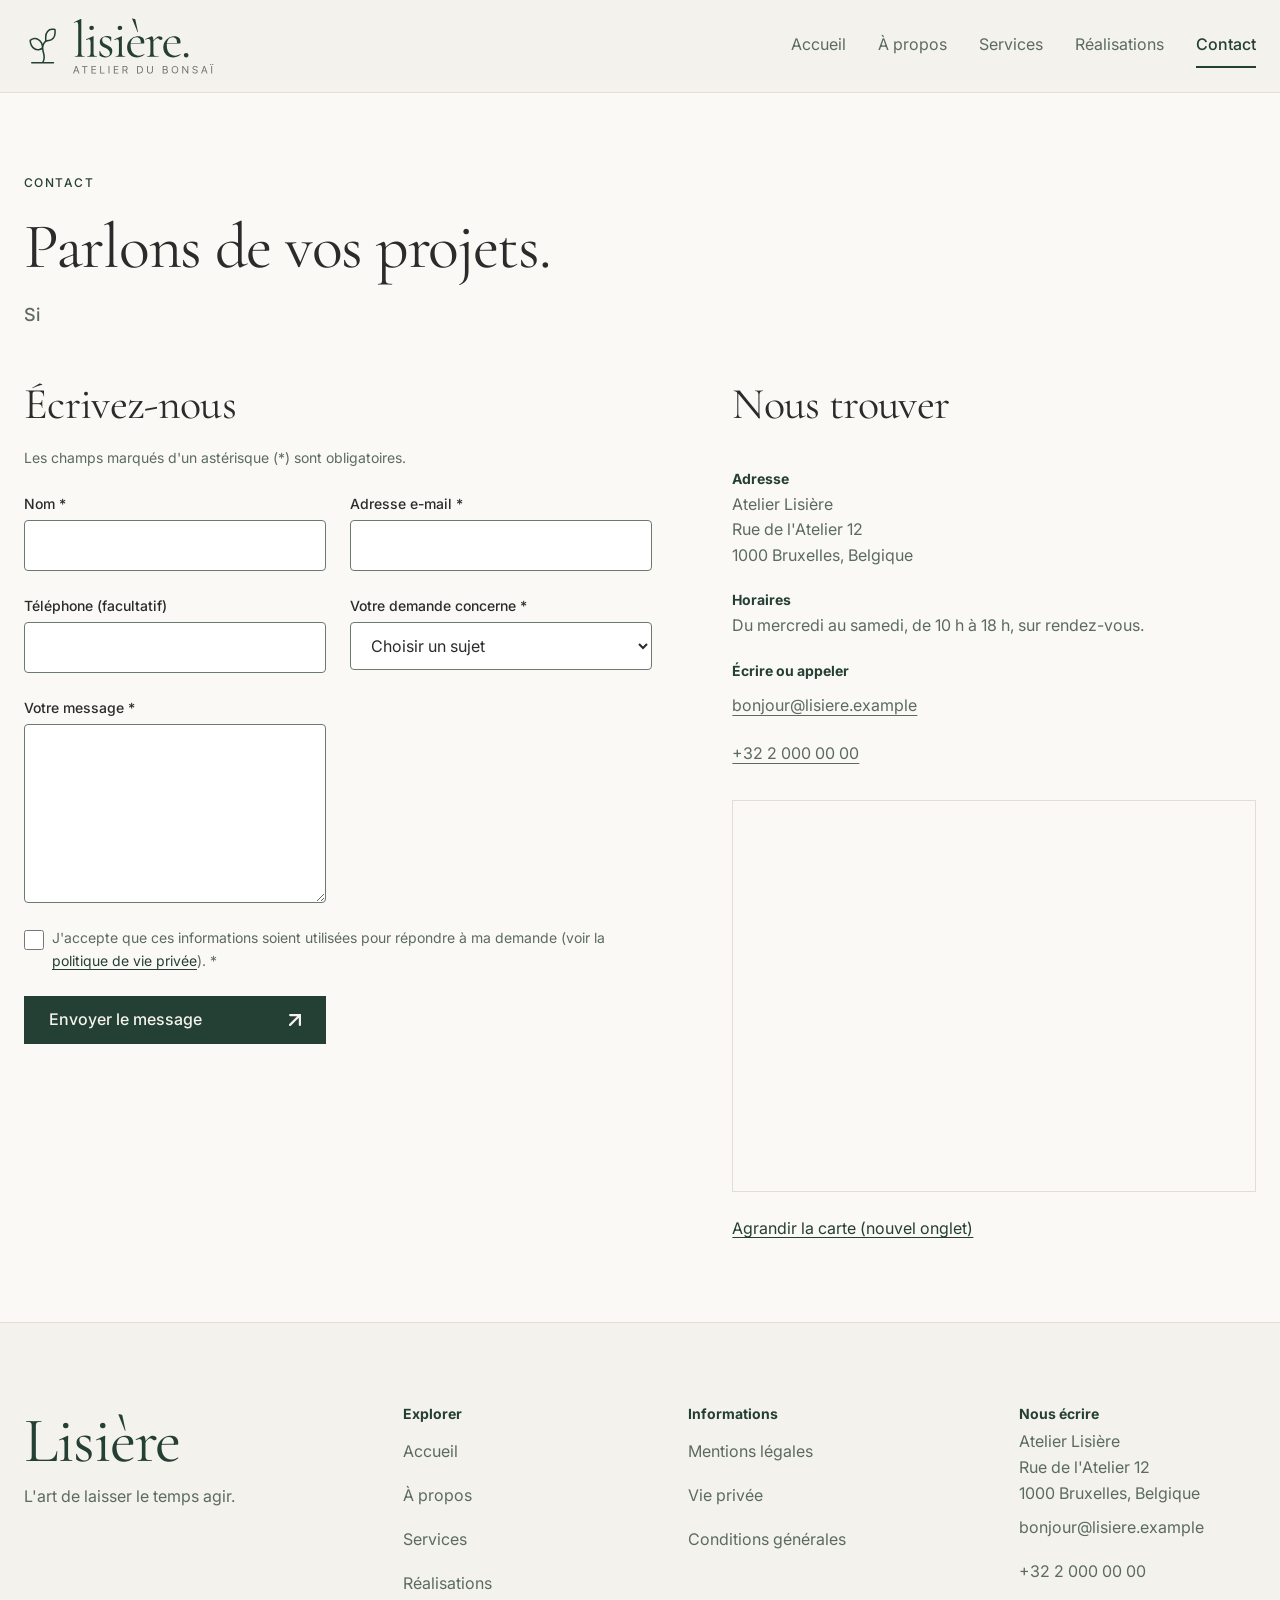
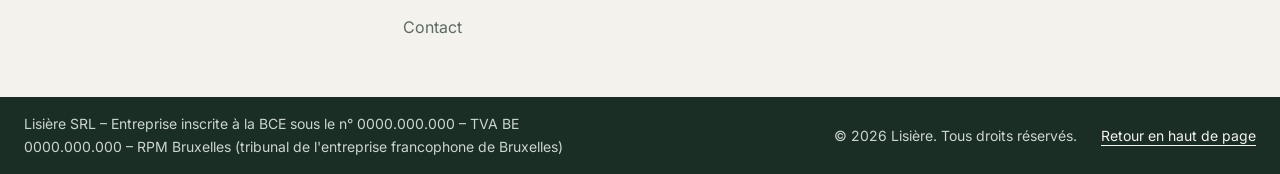
==== contact.html @ bb7d4572 "bonsai web" ====
<!DOCTYPE html>
<html lang="fr">
<head>
    <meta charset="UTF-8">
    <meta name="viewport" content="width=device-width, initial-scale=1">
    <title>Contact - Lisière</title>
    <meta name="description" content="Contactez l'atelier Lisière : formulaire, adresse, horaires et carte.">
    <link rel="stylesheet" href="css/style.css">
</head>
<body>

<a class="evitement" href="#contenu">Aller au contenu</a>

<header class="site-header">
    <a class="logo" href="index.html">
        <img src="img/logo-lisiere.svg" alt="Lisière, atelier du bonsaï – retour à l'accueil" width="190" height="52">
    </a>

    <input type="checkbox" id="menu-toggle" class="menu-toggle" aria-label="Menu de navigation">
    <label for="menu-toggle" class="burger">
        <span></span><span></span><span></span>
    </label>

    <nav class="main-nav" aria-label="Navigation principale">
        <ul>
            <li><a href="index.html">Accueil</a></li>
            <li><a href="a-propos.html">À propos</a></li>
            <li><a href="services.html">Services</a></li>
            <li><a href="realisations.html">Réalisations</a></li>
            <li><a href="contact.html" aria-current="page">Contact</a></li>
        </ul>
    </nav>
</header>

<main id="contenu">
    <section class="section section-intro" aria-labelledby="titre-page">
        <p class="overline">Contact</p>
        <h1 id="titre-page">Parlons de vos projets.</h1>
        <p class="lead">
            Si
        </p>
    </section>

    <section class="section section--nopad-top" aria-label="Formulaire et coordonnées">
        <div class="contact-grid">

            <div class="contact-form">
                <h2 id="formulaire">Écrivez-nous</h2>
                <form class="formulaire" action="mailto:bonjour@lisiere.example" method="post" enctype="text/plain" aria-labelledby="formulaire">
                    <p class="formulaire-note">Les champs marqués d'un astérisque (*) sont obligatoires.</p>

                    <div class="champ">
                        <label for="nom">Nom <span aria-hidden="true">*</span></label>
                        <input type="text" id="nom" name="nom" autocomplete="name" required>
                    </div>

                    <div class="champ">
                        <label for="email">Adresse e-mail <span aria-hidden="true">*</span></label>
                        <input type="email" id="email" name="email" autocomplete="email" required>
                    </div>

                    <div class="champ">
                        <label for="telephone">Téléphone (facultatif)</label>
                        <input type="tel" id="telephone" name="telephone" autocomplete="tel">
                    </div>

                    <div class="champ">
                        <label for="sujet">Votre demande concerne <span aria-hidden="true">*</span></label>
                        <select id="sujet" name="sujet" required>
                            <option value="">Choisir un sujet</option>
                            <option value="atelier">Un atelier bonsaï</option>
                            <option value="pension">La pension pour arbres</option>
                            <option value="realisation">Une réalisation</option>
                            <option value="autre">Autre chose</option>
                        </select>
                    </div>

                    <div class="champ">
                        <label for="message">Votre message <span aria-hidden="true">*</span></label>
                        <textarea id="message" name="message" rows="6" required></textarea>
                    </div>

                    <div class="champ champ-checkbox">
                        <input type="checkbox" id="consentement" name="consentement" required>
                        <label for="consentement">
                            J'accepte que ces informations soient utilisées pour répondre à ma demande
                            (voir la <a class="lien" href="vie-privee.html">politique de vie privée</a>). <span aria-hidden="true">*</span>
                        </label>
                    </div>

                    <button class="btn" type="submit">
                        Envoyer le message
                        <svg class="btn-icon" aria-hidden="true" focusable="false" width="12" height="12" viewBox="0 0 8.17 8.17" fill="none" xmlns="http://www.w3.org/2000/svg">
                <path d="M7.4156 7.4156V0.75H0.75M7.4156 0.75L0.75 7.4156" stroke="currentColor" stroke-width="1.5" stroke-linecap="round"/>
            </svg>
                    </button>
                </form>
            </div>

            <div class="contact-info">
                <h2>Nous trouver</h2>

                <div class="contact-block">
                    <h3>Adresse</h3>
                    <address>
                        Atelier Lisière<br>
                        Rue de l'Atelier 12<br>
                        1000 Bruxelles, Belgique
                    </address>
                </div>

                <div class="contact-block">
                    <h3>Horaires</h3>
                    <p>Du mercredi au samedi, de 10 h à 18 h, sur rendez-vous.</p>
                </div>

                <div class="contact-block">
                    <h3>Écrire ou appeler</h3>
                    <a href="mailto:bonjour@lisiere.example">bonjour@lisiere.example</a>
                    <a href="tel:+3220000000">+32&nbsp;2&nbsp;000&nbsp;00&nbsp;00</a>
                </div>

                <div class="map">
                    <iframe title="Carte : emplacement de l'atelier Lisière"
                            src="https://www.openstreetmap.org/export/embed.html?bbox=4.3400%2C50.8450%2C4.3600%2C50.8550&amp;layer=mapnik&amp;marker=50.8500%2C4.3500"
                            loading="lazy"></iframe>
                </div>
                <a class="lien" href="https://www.openstreetmap.org/?mlat=50.8500&amp;mlon=4.3500#map=16/50.8500/4.3500">Agrandir la carte (nouvel onglet)</a>
            </div>
        </div>
    </section>
</main>

<footer class="site-footer">
    <div class="footer-inner">
        <div class="footer-marque">
            <p class="footer-signature">Lisière</p>
            <p class="footer-message">L'art de laisser le temps agir.</p>
        </div>

        <nav class="footer-col footer-col--nav" aria-labelledby="footer-titre-nav">
            <h2 class="footer-titre" id="footer-titre-nav">Explorer</h2>
            <ul class="footer-liste">
                <li><a href="index.html">Accueil</a></li>
                <li><a href="a-propos.html">À propos</a></li>
                <li><a href="services.html">Services</a></li>
                <li><a href="realisations.html">Réalisations</a></li>
                <li><a href="contact.html">Contact</a></li>
            </ul>
        </nav>

        <nav class="footer-col footer-col--legal" aria-labelledby="footer-titre-legal">
            <h2 class="footer-titre" id="footer-titre-legal">Informations</h2>
            <ul class="footer-liste">
                <li><a href="mentions-legales.html">Mentions légales</a></li>
                <li><a href="vie-privee.html">Vie privée</a></li>
                <li><a href="conditions-generales.html">Conditions générales</a></li>
            </ul>
        </nav>

        <div class="footer-col footer-col--contact">
            <h2 class="footer-titre">Nous écrire</h2>
            <address class="footer-adresse">
                Atelier Lisière<br>
                Rue de l'Atelier 12<br>
                1000 Bruxelles, Belgique
            </address>
            <ul class="footer-liste">
                <li><a href="mailto:bonjour@lisiere.example">bonjour@lisiere.example</a></li>
                <li><a href="tel:+3220000000">+32&nbsp;2&nbsp;000&nbsp;00&nbsp;00</a></li>
            </ul>
        </div>
    </div>

    <div class="footer-legal">
        <div class="footer-legal-inner">
            <p class="footer-legal-info">
                Lisière SRL &ndash; Entreprise inscrite à la BCE sous le n° 0000.000.000
                &ndash; TVA BE 0000.000.000 &ndash; RPM Bruxelles (tribunal de l'entreprise
                francophone de Bruxelles)
            </p>
            <p class="footer-copyright">
                &copy; 2026 Lisière. Tous droits réservés.
                <a class="footer-top" href="#top">Retour en haut de page</a>
            </p>
        </div>
    </div>
</footer>

</body>
</html>
---- css/style.css ----
/* convention BEM pour mes noms de classes,
   une classe fait une modification précise, j'ai évité de sélectionner directement les balises
   afin d'avoir un contrôle plus granulaire */

/* definition de tout un tas de variables à utiliser au lieu de valeurs en dur afin d'avoir une UI cohérente partout*/
:root {
    --color-primary: #243f33;
    --color-primary-hover: #1a2e25;
    --color-accent: #b08d57;
    --color-bg: #fbf9f5;
    --color-surface: #f4f2ed;
    --color-text: #2b2b2b;
    --color-text-muted: #5b6b61;
    --color-text-inverse: #f5f3ed;
    --color-text-inverse-muted: #cdd5cf;
    --color-border: #e2ded6;
    --color-control-border: #6b7a71;
    --color-focus: #243f33;

    --font-heading: "Cormorant Garamond", Georgia, serif;
    --font-body: "Inter", system-ui, sans-serif;

    /* échelle fluide en clamp() : la typo s'adapte toute seule entre les
       breakpoints, pas besoin de media queries en plus pour ça */
    --fs-xs: 0.75rem;
    --fs-sm: 0.875rem;
    --fs-base: 1rem;
    --fs-md: 1.125rem;
    --fs-lg: 1.25rem;
    --fs-h3: clamp(1.375rem, 1.2rem + 0.8vw, 1.75rem);
    --fs-2xl: clamp(1.75rem, 1.2rem + 2.2vw, 2.75rem);
    --fs-xl: clamp(2rem, 1.2rem + 4vw, 4rem);

    --fw-regular: 400;
    --fw-medium: 500;
    --fw-bold: 700;

    --lh-tight: 1.2;
    --lh-base: 1.6;

    --space-1: 0.25rem;
    --space-2: 0.5rem;
    --space-3: 1rem;
    --space-4: 1.5rem;
    --space-5: 2rem;
    --space-6: 3rem;
    --space-7: 5rem;

    --container-max: 1300px;
    --gutter: 1.5rem;

    /* variable permettant de varier automatiquement le padding x sur toute la page de façon responsive
       en fonction de notre valeur de container-max:
       exemple actuel sur desktop: 1920px - 1300px donc 620px à diviser par 2 pour la gauche et la droite
       sinon on garde une valeur par défaut (--gutter)*/
    --page-pad: max(var(--gutter), calc((100% - var(--container-max)) / 2));

    --radius-sm: 4px;
    --radius-md: 8px;
    --radius-full: 9999px;
    --transition: 200ms ease;
    --shadow-soft: 0 10px 30px rgb(36 63 51 / 0.08);
}

*, *::before, *::after {
    box-sizing: border-box;
}

html {
    -webkit-text-size-adjust: 100%;
    scroll-behavior: smooth;
}

body {
    margin: 0;
    font-family: var(--font-body);
    font-size: var(--fs-base);
    line-height: var(--lh-base);
    color: var(--color-text);
    background: var(--color-bg);
}

img, video {
    display: block;
    max-width: 100%;
    height: auto;
}

h1, h2, h3 {
    margin: 0;
    font-family: var(--font-heading);
    font-weight: var(--fw-regular);
    line-height: var(--lh-tight);
    color: var(--color-text);
    text-wrap: balance;
}

h1 { font-size: var(--fs-xl); letter-spacing: -0.02em; }
h2 { font-size: var(--fs-2xl); letter-spacing: -0.015em; }
h3 { font-size: var(--fs-h3); }

p {
    margin: 0;
    max-width: 62ch;
    color: var(--color-text-muted);
    text-wrap: pretty;
}

ul, ol, dl, figure, fieldset { margin: 0; }

.lead {
    font-size: var(--fs-md);
    font-weight: var(--fw-medium);
}

.overline {
    font-size: var(--fs-xs);
    font-weight: var(--fw-medium);
    letter-spacing: 0.12em;
    text-transform: uppercase;
    color: var(--color-primary);
}

.lien {
    color: var(--color-primary);
    text-decoration: underline;
    text-underline-offset: 3px;
}

.lien:hover {
    text-decoration-thickness: 2px;
}

:focus-visible {
    outline: 3px solid var(--color-focus);
    outline-offset: 3px;
}

/* lien d'évitement : hors écran jusqu'à ce qu'on tabule dedans. */
.evitement {
    position: absolute;
    top: -4rem;
    left: var(--space-3);
    z-index: 100;
    padding: 0.75rem 1rem;
    color: var(--color-text-inverse);
    text-decoration: none;
    background: var(--color-primary);
    border-radius: var(--radius-sm);
}
.evitement:focus {
    top: var(--space-3);
}

.section {
    display: flex;
    flex-direction: column;
    gap: var(--space-3);
    padding: var(--space-6) var(--page-pad);
}
.section--surface { background: var(--color-surface); }
.section--nopad-top { padding-top: 0; }

.section--dark {
    background: var(--color-primary);
    color: var(--color-text-inverse);
}
.section--dark h1, .section--dark h2, .section--dark h3, .section--dark .overline {
    color: var(--color-text-inverse);
}
.section--dark p {
    color: var(--color-text-inverse-muted);
}
.section--dark :focus-visible {
    outline-color: var(--color-text-inverse);
}

.section-intro { padding-bottom: var(--space-5); }

.section-head {
    display: flex;
    flex-direction: column;
    gap: var(--space-3);
    margin-bottom: var(--space-4);
}

.split {
    display: grid;
    gap: var(--space-5);
}
.split-text {
    display: flex;
    flex-direction: column;
    align-items: flex-start;
    gap: var(--space-3);
}

.site-header {
    display: flex;
    flex-wrap: wrap;
    align-items: center;
    justify-content: space-between;
    padding: var(--space-3) var(--page-pad);
    background: var(--color-surface);
    border-bottom: 1px solid var(--color-border);
}

.logo { display: block; }
.logo img {
    width: 160px;
    height: auto;
}

.menu-toggle {
    position: absolute;
    opacity: 0;
    pointer-events: none;
}


.burger {
    display: flex;
    flex-direction: column;
    gap: 5px;
    margin-right: -0.75rem;
    padding: 0.75rem;
    cursor: pointer;
}
.burger span {
    width: 24px;
    height: 3px;
    background: var(--color-primary);
    border-radius: 2px;
    transition: transform var(--transition), opacity var(--transition);
}
.menu-toggle:checked + .burger span:nth-child(1) { transform: translateY(8px) rotate(45deg); }
.menu-toggle:checked + .burger span:nth-child(2) { opacity: 0; }
.menu-toggle:checked + .burger span:nth-child(3) { transform: translateY(-8px) rotate(-45deg); }
.menu-toggle:focus-visible + .burger {
    outline: 3px solid var(--color-focus);
    outline-offset: 2px;
}

.main-nav {
    display: none;
    width: 100%;
    text-align: center;
}
.menu-toggle:checked ~ .main-nav { display: block; }
.main-nav ul {
    padding: var(--space-3) 0 0;
    list-style: none;
}
.main-nav a {
    display: inline-flex;
    align-items: center;
    min-height: 44px;
    padding: 0.9rem 0;
    color: var(--color-text-muted);
    text-decoration: none;
    border-bottom: 2px solid transparent;
    transition: color var(--transition), border-color var(--transition);
}
.main-nav a:hover {
    color: var(--color-primary);
    border-bottom-color: var(--color-border);
}
.main-nav a[aria-current="page"] {
    color: var(--color-primary);
    font-weight: var(--fw-medium);
    border-bottom-color: var(--color-primary);
}

.btn {
    display: inline-flex;
    align-items: center;
    justify-content: space-between;
    gap: var(--space-4);
    width: 100%;
    max-width: 24rem;
    height: 3rem;
    padding: 0 var(--space-4);
    font: inherit;
    font-weight: var(--fw-medium);
    color: var(--color-text-inverse);
    text-decoration: none;
    cursor: pointer;
    background: var(--color-primary);
    border: 1px solid var(--color-primary);
    transition: background-color var(--transition), color var(--transition);
}
.btn:hover {
    background: var(--color-primary-hover);
    border-color: var(--color-primary-hover);
}
.btn-secondary {
    color: var(--color-text);
    background: var(--color-bg);
    border-color: var(--color-bg);
}
.btn-secondary:hover {
    color: var(--color-text);
    background: var(--color-surface);
    border-color: var(--color-surface);
}
.btn-icon {
    display: block;
    flex-shrink: 0;
}

.media {
    display: flex;
    flex-direction: column;
    gap: var(--space-3);
    font-size: var(--fs-sm);
    color: var(--color-text-muted);
}
/* 4/5 portrait sur tous les visuels, ça garde les rangées alignées */
.media img {
    width: 100%;
    aspect-ratio: 4 / 5;
    object-fit: cover;
    background: var(--color-surface);
}
.media figcaption {
    display: flex;
    flex-direction: column;
}
.caption-title {
    font-weight: var(--fw-medium);
    color: var(--color-text);
}

.liste li {
    display: flex;
    flex-direction: column;
    gap: var(--space-2);
    padding: var(--space-4) 0;
    border-top: 1px solid var(--color-border);
}
.liste li:last-child { border-bottom: 1px solid var(--color-border); }

.values {
    display: grid;
    gap: var(--space-5);
    padding: 0;
    list-style: none;
}
.values li {
    display: flex;
    flex-direction: column;
    gap: var(--space-2);
    padding-top: var(--space-3);
    border-top: 2px solid var(--color-accent);
}

/* un tiret doré au lieu de la puce native, plus sobre */
.checklist {
    display: grid;
    gap: var(--space-2);
    padding: 0;
    list-style: none;
}
.checklist li {
    position: relative;
    padding-left: var(--space-4);
    color: var(--color-text-muted);
}
.checklist li::before {
    content: "";
    position: absolute;
    top: 0.85em;
    left: 0;
    width: 0.75rem;
    height: 2px;
    background: var(--color-accent);
}

/* auto 1fr : la colonne des dt épouse le plus long libellé, pas de largeur fixe */
.infos {
    display: grid;
    grid-template-columns: auto 1fr;
    gap: var(--space-2) var(--space-4);
    width: 100%;
    max-width: 32rem;
    padding: var(--space-3) 0;
    border-block: 1px solid var(--color-border);
}
.infos dt {
    font-weight: var(--fw-medium);
    color: var(--color-text);
}
.infos dd { margin: 0; }

.faq details {
    padding: var(--space-3) 0;
    border-top: 1px solid var(--color-border);
}
.faq details:last-child { border-bottom: 1px solid var(--color-border); }
.faq summary {
    display: flex;
    align-items: center;
    justify-content: space-between;
    gap: var(--space-3);
    min-height: 44px;
    font-family: var(--font-heading);
    font-size: var(--fs-lg);
    color: var(--color-text);
    cursor: pointer;
    list-style: none;
}

/* on masque la flèche native et on met + / − à la place */
.faq summary::-webkit-details-marker { display: none; }
.faq summary::after {
    content: "+";
    flex-shrink: 0;
    font-family: var(--font-body);
    font-size: var(--fs-lg);
}
.faq details[open] summary::after { content: "\2212"; }
.faq details p { margin-top: var(--space-2); }

.gallery {
    display: grid;
    gap: var(--space-6) var(--space-5);
    padding: 0;
    list-style: none;
}
.projet {
    display: flex;
    flex-direction: column;
    gap: var(--space-3);
}
.ba {
    display: grid;
    grid-template-columns: 1fr 1fr;
    gap: var(--space-2);
}
.ba figure {
    position: relative;
}
.ba img {
    width: 100%;
    aspect-ratio: 4 / 5;
    object-fit: cover;
    background: var(--color-surface);
}
/* légendes en pastille posée sur l'image */
.ba figcaption {
    position: absolute;
    bottom: var(--space-2);
    left: var(--space-2);
    padding: 0.15rem 0.7rem;
    font-size: var(--fs-xs);
    font-weight: var(--fw-medium);
    color: var(--color-text);
    background: var(--color-bg);
    border-radius: var(--radius-full);
}
.projet-body {
    display: flex;
    flex-direction: column;
    gap: var(--space-1);
}

.projet-body h2 {
    font-size: var(--fs-h3);
}

.projet-especes { font-size: var(--fs-lg); }

.video-wrap {
    display: flex;
    flex-direction: column;
    gap: var(--space-3);
    max-width: 52rem;
}
.video-wrap video {
    width: 100%;
    aspect-ratio: 16 / 9;
    background: #000;
}

.video-wrap details {
    padding: var(--space-2) 0;
    color: var(--color-text-muted);
}
.video-wrap summary {
    min-height: 44px;
    display: flex;
    align-items: center;
    cursor: pointer;
    color: var(--color-primary);
}

.contact-grid {
    display: grid;
    gap: var(--space-6);
}
.contact-info {
    display: flex;
    flex-direction: column;
    gap: var(--space-4);
}
.contact-info h2, .contact-form h2 { margin-bottom: var(--space-3); }
.contact-block {
    display: flex;
    flex-direction: column;
    gap: var(--space-1);
}
/* ces intitulés passent en Inter, on réserve Cormorant aux vrais titres */
.contact-block h3 {
    font-family: var(--font-body);
    font-size: var(--fs-sm);
    font-weight: var(--fw-bold);
    color: var(--color-primary);
}
.contact-block address, .contact-block p {
    font-style: normal;
    color: var(--color-text-muted);
}
.contact-block a {
    display: inline-flex;
    align-items: center;
    min-height: 44px;
    color: var(--color-text-muted);
    text-underline-offset: 4px;
}
.contact-block a:hover {
    color: var(--color-primary);
}

.map {
    width: 100%;
    aspect-ratio: 4 / 3;
    border: 1px solid var(--color-border);
}
.map iframe {
    display: block;
    width: 100%;
    height: 100%;
    border: 0;
}

.formulaire {
    display: grid;
    gap: var(--space-4);
}
.formulaire-note { font-size: var(--fs-sm); }
.champ {
    display: flex;
    flex-direction: column;
    gap: var(--space-1);
}
.champ label {
    font-size: var(--fs-sm);
    font-weight: var(--fw-medium);
    color: var(--color-text);
}
.champ input, .champ select, .champ textarea {
    width: 100%;
    min-height: 3rem;
    padding: 0.75rem var(--space-3);
    font: inherit;
    color: var(--color-text);
    background: #fff;
    border: 1px solid var(--color-control-border);
    border-radius: var(--radius-sm);
}
.champ textarea {
    min-height: 9rem;
    resize: vertical;
}
.champ-checkbox {
    flex-direction: row;
    align-items: flex-start;
    gap: var(--space-2);
}
.champ-checkbox input {
    flex-shrink: 0;
    width: 1.25rem;
    min-height: 1.25rem;
    height: 1.25rem;
    margin: 0.2rem 0 0;
    accent-color: var(--color-primary);
}
.champ-checkbox label {
    font-weight: var(--fw-regular);
    color: var(--color-text-muted);
}
.site-footer {
    background: var(--color-surface);
    color: var(--color-text-muted);
    border-top: 1px solid var(--color-border);
}

.footer-inner {
    display: grid;
    grid-template-columns: 1fr 1fr;
    gap: var(--space-4) var(--space-3);
    max-width: var(--container-max);
    margin: 0 auto;
    padding: var(--space-5) var(--gutter) var(--space-4);
}
.footer-marque, .footer-col--contact {
    grid-column: 1 / -1;
}

.footer-signature {
    font-family: var(--font-heading);
    font-size: clamp(2rem, 1.5rem + 3vw, 3rem);
    font-weight: var(--fw-regular);
    line-height: var(--lh-tight);
    letter-spacing: -1.1px;
    color: var(--color-primary);
}
.footer-message {
    margin-top: var(--space-1);
    font-size: var(--fs-base);
}

.footer-titre {
    margin: 0 0 var(--space-1);
    font-family: var(--font-body);
    font-size: var(--fs-sm);
    font-weight: var(--fw-bold);
    line-height: var(--lh-base);
    letter-spacing: 0;
    color: var(--color-primary);
}

.footer-liste {
    margin: 0;
    padding: 0;
    list-style: none;
}
.footer-adresse {
    font-style: normal;
    font-size: var(--fs-base);
    line-height: var(--lh-base);
}
.footer-col--contact .footer-liste {
    display: flex;
    flex-wrap: wrap;
    column-gap: var(--space-4);
}

.footer-liste a {
    display: inline-flex;
    align-items: center;
    min-height: 44px;
    color: var(--color-text-muted);
    text-decoration: underline;
    text-decoration-color: transparent;
    text-underline-offset: 4px;
    transition: color var(--transition), text-decoration-color var(--transition);
}
.footer-liste a:hover, .footer-liste a:focus-visible {
    color: var(--color-primary);
    text-decoration-color: currentColor;
}
.site-footer a:focus-visible {
    outline: 3px solid var(--color-focus);
    outline-offset: 2px;
}

.footer-legal {
    background: var(--color-primary-hover);
    color: var(--color-text-inverse);
}
.footer-legal-inner {
    display: flex;
    flex-direction: column;
    gap: var(--space-2);
    max-width: var(--container-max);
    margin: 0 auto;
    padding: var(--space-3) var(--gutter);
}
.footer-legal p {
    font-size: var(--fs-sm);
    color: var(--color-text-inverse-muted);
}
.footer-copyright {
    display: flex;
    flex-direction: column;
    gap: var(--space-2);
}
.footer-top {
    display: inline-flex;
    align-items: center;
    min-height: 44px;
    width: fit-content;
    color: var(--color-text-inverse);
    text-underline-offset: 4px;
}
.footer-legal a:focus-visible {
    outline: 3px solid var(--color-text-inverse);
    outline-offset: 2px;
}

/* En em et pas en px pour que le zoom texte du navigateur ne casse rien */
@media (min-width: 48em) {
    .section {
        padding-block: var(--space-7);
    }
    .section--nopad-top { padding-top: 0; }
    .section-intro { padding-bottom: var(--space-6); }

    .logo img { width: 190px; }

    /* le bouton reprend une taille naturelle, plein largeur uniquement en mobile */
    .btn {
        width: auto;
        min-width: 16rem;
    }

    .burger { display: none; }
    .main-nav {
        display: block;
        width: auto;
    }
    .main-nav ul {
        display: flex;
        gap: var(--space-5);
        padding: 0;
    }
    .main-nav a { padding: 0.5rem 0; }

    .values { grid-template-columns: repeat(3, 1fr); }

    .gallery { grid-template-columns: repeat(2, 1fr); }

    .footer-inner {
        grid-template-columns: 1.4fr 1fr 1.2fr 1fr;
        gap: var(--space-6);
        padding-top: var(--space-7);
        padding-bottom: var(--space-6);
    }
    .footer-marque, .footer-col--contact { grid-column: auto; }
    .footer-col--contact .footer-liste { display: block; }
    .footer-signature { font-size: var(--fs-xl); }

    .footer-legal-inner {
        flex-direction: row;
        flex-wrap: wrap;
        align-items: center;
        justify-content: space-between;
        gap: var(--space-3) var(--space-5);
    }
    .footer-legal-info { max-width: 60ch; }
    .footer-copyright {
        flex-direction: row;
        flex-wrap: wrap;
        align-items: center;
        gap: var(--space-2) var(--space-4);
    }
}

@media (min-width: 64em) {
    .split {
        grid-template-columns: repeat(2, 1fr);
        align-items: center;
        gap: var(--space-7);
    }
    .split--top { align-items: start; }
    /* inverse l'ordre des colonnes quand on a la place */
    .split--media-first > .media { order: -1; }
    /* évite les portraits qui prennent tout l'écran sur grand écran */
    .split .media img { max-height: 40rem; }

    .contact-grid {
        grid-template-columns: 1.2fr 1fr;
        gap: var(--space-7);
        align-items: start;
    }

    .formulaire { grid-template-columns: repeat(2, 1fr); }
    .formulaire .field--full, .formulaire .field--message, .formulaire .champ-checkbox, .formulaire .formulaire-note {
        grid-column: 1 / -1;
    }
}

@media (prefers-reduced-motion: reduce) {
    html { scroll-behavior: auto; }

    *, *::before, *::after {
        transition: none !important;
        animation: none !important;
    }
}
@font-face {
    font-family: "Cormorant Garamond";
    src: url("../fonts/CormorantGaramond-VariableFont_wght.ttf") format("truetype");
    font-weight: 300 700;
    font-style: normal;
    font-display: swap;
}

@font-face {
    font-family: "Cormorant Garamond";
    src: url("../fonts/CormorantGaramond-Italic-VariableFont_wght.ttf") format("truetype");
    font-weight: 300 700;
    font-style: italic;
    font-display: swap;
}

@font-face {
    font-family: "Inter";
    src: url("../fonts/Inter-VariableFont_opsz,wght.ttf") format("truetype");
    font-weight: 100 900;
    font-style: normal;
    font-display: swap;
}

@font-face {
    font-family: "Inter";
    src: url("../fonts/Inter-Italic-VariableFont_opsz,wght.ttf") format("truetype");
    font-weight: 100 900;
    font-style: italic;
    font-display: swap;
}
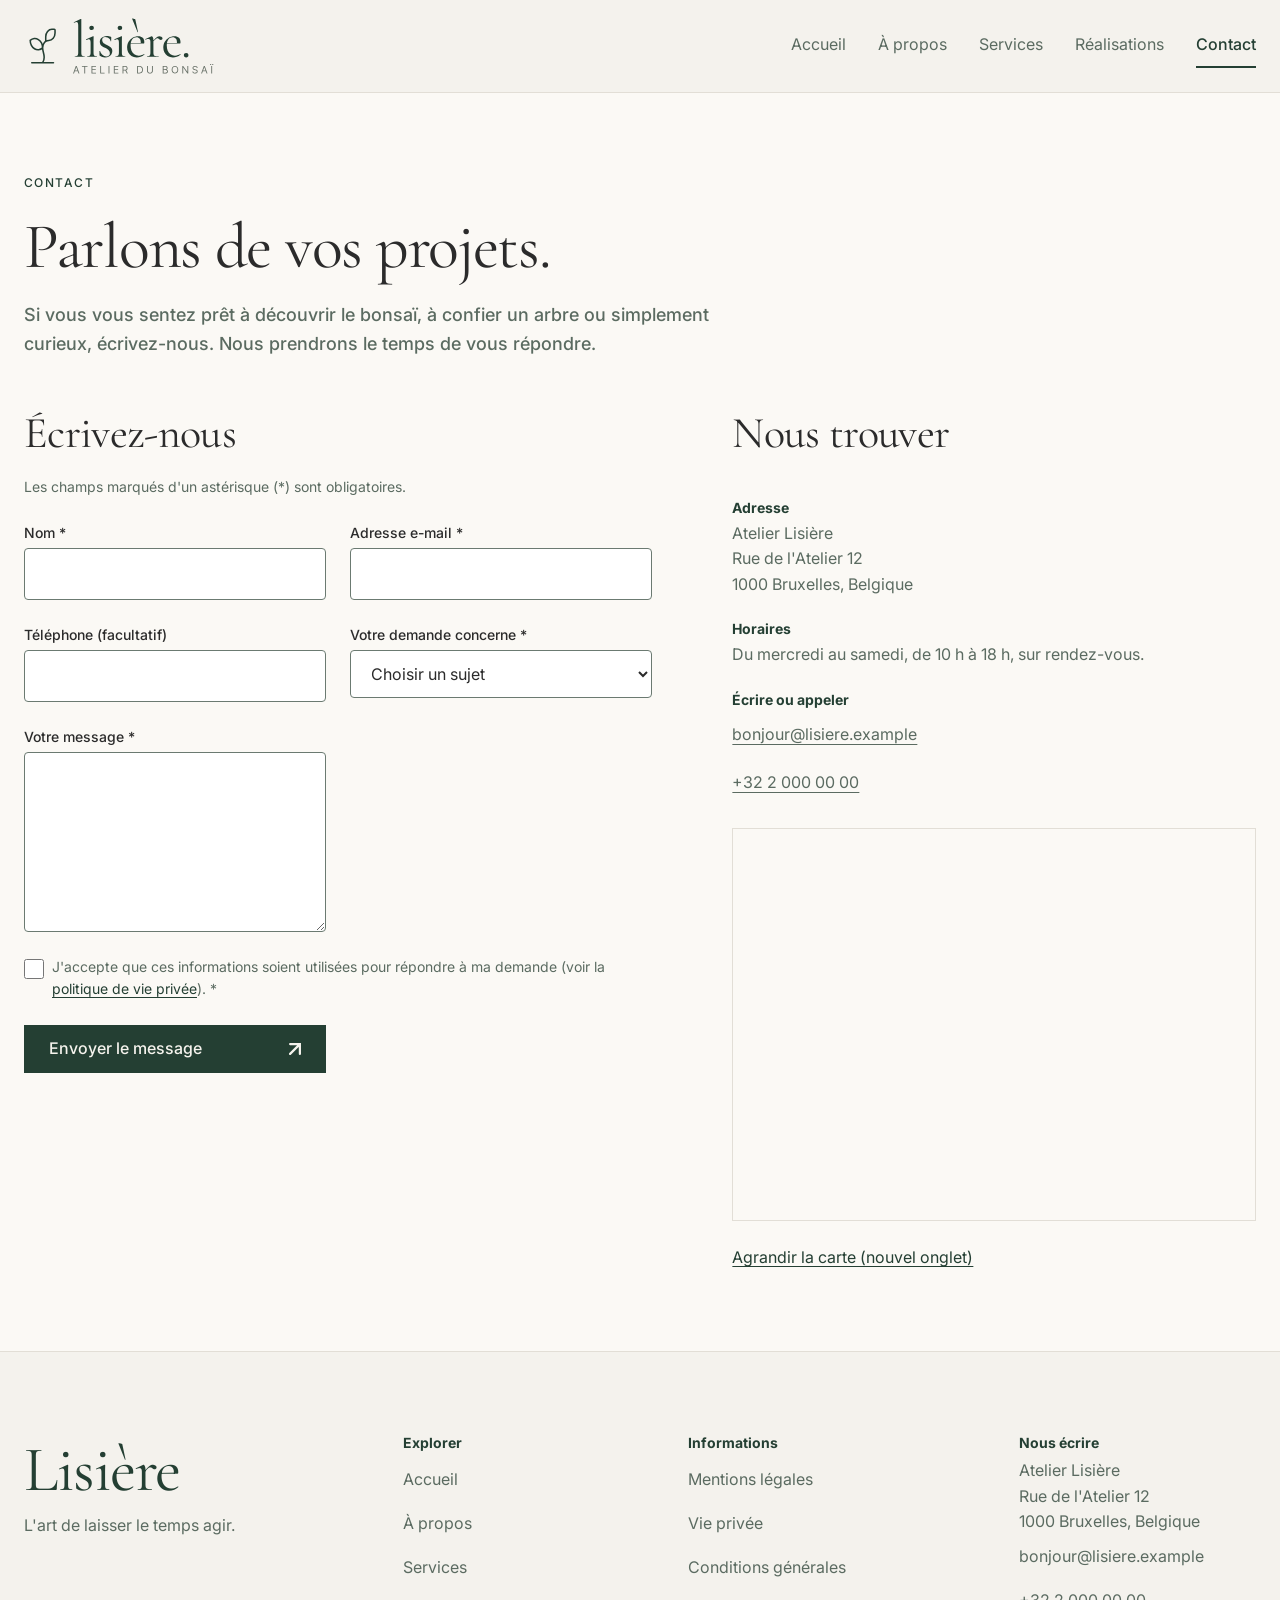
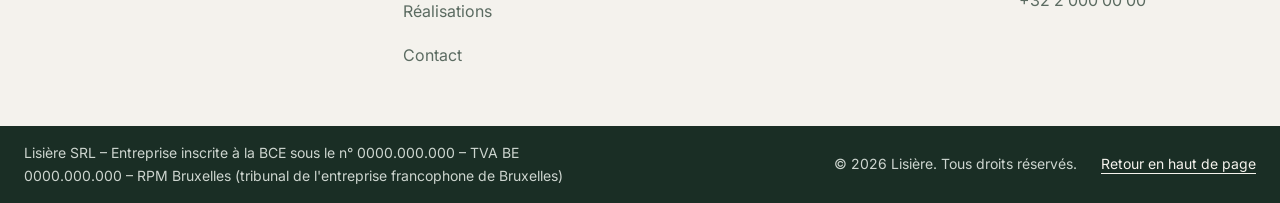
==== commit 705d5a6d: "bonsai web" ====
--- a/contact.html
+++ b/contact.html
@@ -37,7 +37,8 @@
         <p class="overline">Contact</p>
         <h1 id="titre-page">Parlons de vos projets.</h1>
         <p class="lead">
-            Si
+            Si vous vous sentez prêt à découvrir le bonsaï, à confier un arbre
+            ou simplement curieux, écrivez-nous. Nous prendrons le temps de vous répondre.
         </p>
     </section>
 
